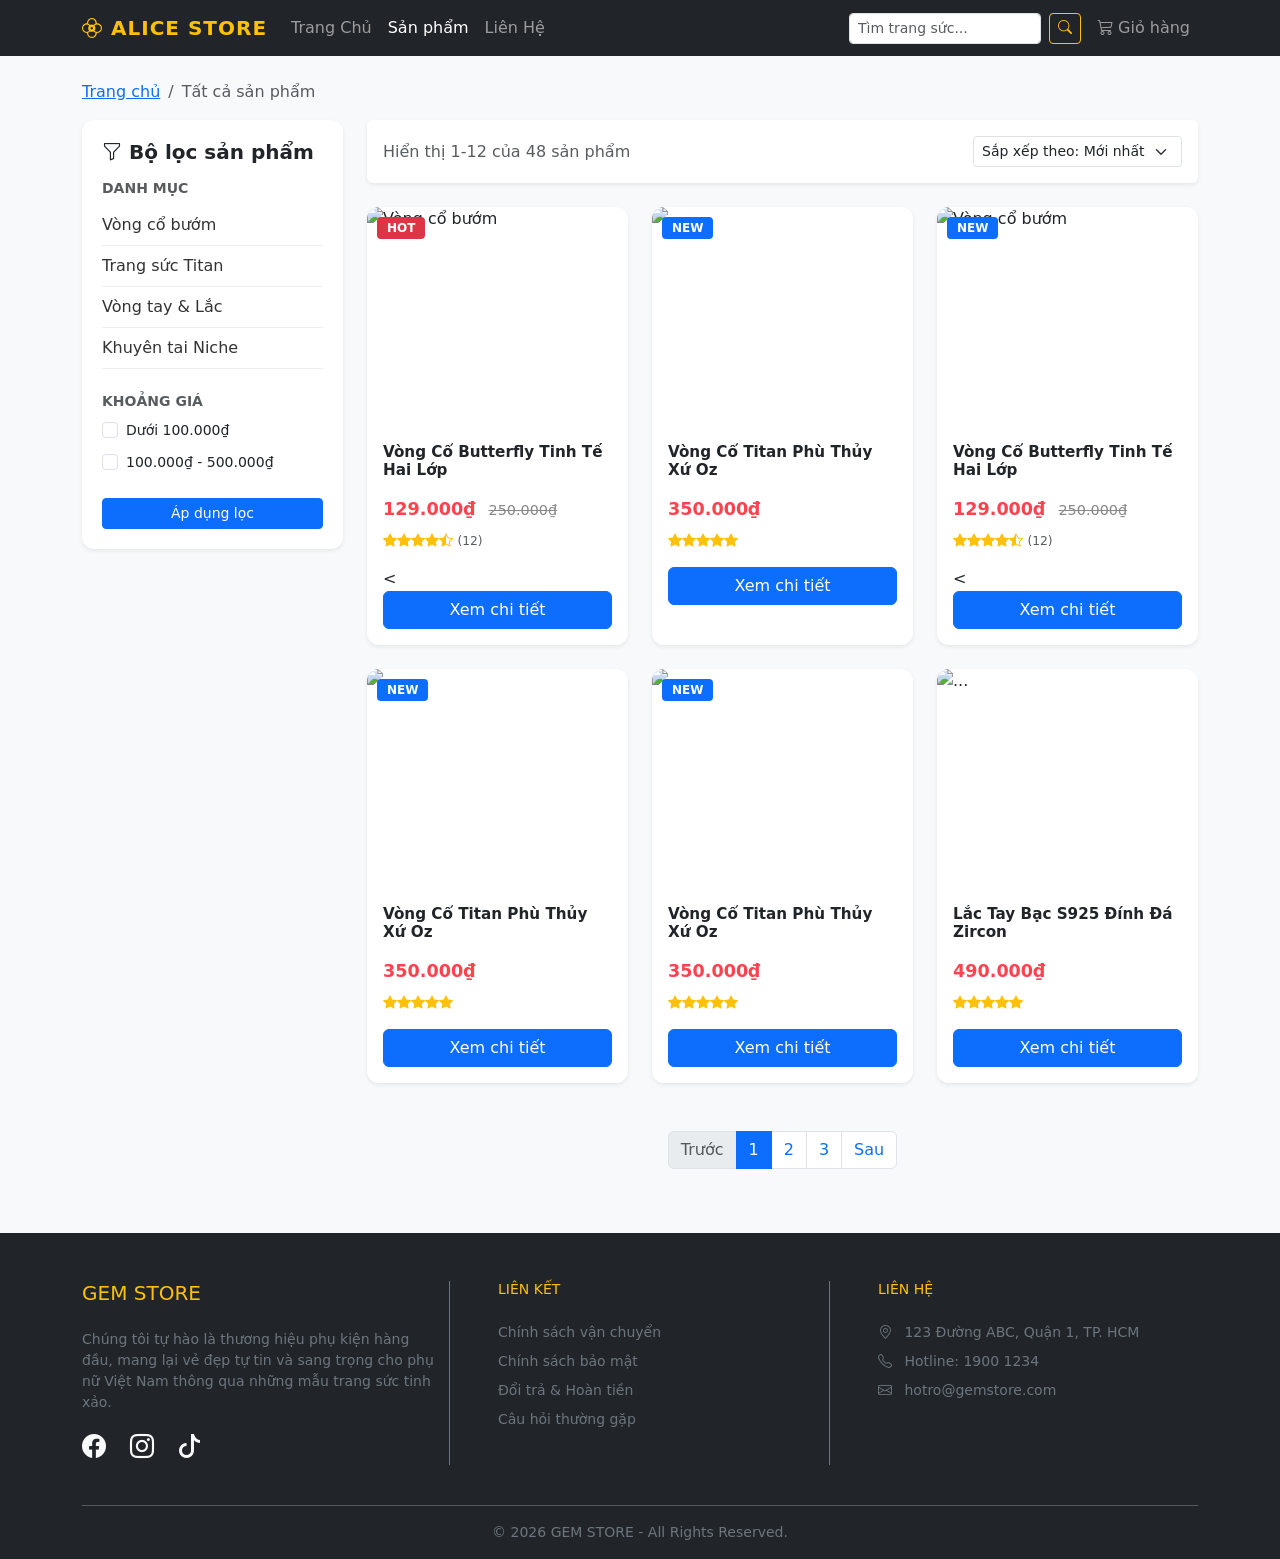
==== pages/san-pham.html @ d56cd1a9 "first commit" ====
<!DOCTYPE html>
<html lang="vi">

<head>
    <meta charset="UTF-8">
    <meta name="viewport" content="width=device-width, initial-scale=1.0">
    <title>Danh Sách Sản Phẩm | GEM STORE</title>
    <link rel="stylesheet" href="https://cdn.jsdelivr.net/npm/bootstrap@5.3.0/dist/css/bootstrap.min.css">
    <link rel="stylesheet" href="https://cdn.jsdelivr.net/npm/bootstrap-icons@1.11.1/font/bootstrap-icons.css">
    <link rel="stylesheet" href="../css/style.css">
</head>

<body>
    <!-- Navbar -->
    <nav class="navbar navbar-expand-lg navbar-dark bg-dark sticky-top">
        <div class="container">
            <a class="navbar-brand text-warning" href="../index.html"><i class="bi bi-flower2"></i> ALICE STORE</a>
            <button class="navbar-toggler" type="button" data-bs-toggle="collapse" data-bs-target="#navbarNav">
                <span class="navbar-toggler-icon"></span>
            </button>
            <div class="collapse navbar-collapse" id="navbarNav">
                <ul class="navbar-nav me-auto">
                    <li class="nav-item"><a class="nav-link" href="../index.html">Trang Chủ</a></li>
                    <li class="nav-item"><a class="nav-link active" href="san-pham.html">Sản phẩm</a></li>
                    <li class="nav-item"><a class="nav-link" href="lien-he.html">Liên Hệ</a></li>
                </ul>
                <form class="d-flex me-2">
                    <input class="form-control form-control-sm me-2" type="search" placeholder="Tìm trang sức...">
                    <button class="btn btn-outline-warning btn-sm" type="submit"><i class="bi bi-search"></i></button>
                </form>
                <div class="navbar-nav">
                    <a class="nav-link" href="#"><i class="bi bi-cart3"></i> Giỏ hàng</a>
                </div>
            </div>
        </div>
    </nav>
    <!-- --------------------------------- -->
    <main class="container mt-4 mb-5">
        <nav aria-label="breadcrumb">
            <ol class="breadcrumb">
                <li class="breadcrumb-item"><a href="../index.html">Trang chủ</a></li>
                <li class="breadcrumb-item active">Tất cả sản phẩm</li>
            </ol>
        </nav>

        <div class="row">
            <aside class="col-md-3 mb-4">
                <div class="filter-section shadow-sm">
                    <h5 class="fw-bold mb-3"><i class="bi bi-funnel"></i> Bộ lọc sản phẩm</h5>

                    <div class="mb-4">
                        <h6 class="fw-bold small text-uppercase text-muted">Danh mục</h6>
                        <a href="#" class="category-link">Vòng cổ bướm</a>
                        <a href="#" class="category-link">Trang sức Titan</a>
                        <a href="#" class="category-link">Vòng tay & Lắc</a>
                        <a href="#" class="category-link">Khuyên tai Niche</a>
                    </div>

                    <div class="mb-4">
                        <h6 class="fw-bold small text-uppercase text-muted">Khoảng giá</h6>
                        <div class="form-check mb-2">
                            <input class="form-check-input" type="checkbox" id="price1">
                            <label class="form-check-label small" for="price1">Dưới 100.000₫</label>
                        </div>
                        <div class="form-check mb-2">
                            <input class="form-check-input" type="checkbox" id="price2">
                            <label class="form-check-label small" for="price2">100.000₫ - 500.000₫</label>
                        </div>
                    </div>

                    <button class="btn btn-primary btn-sm w-100">Áp dụng lọc</button>
                </div>
            </aside>

            <div class="col-md-9">
                <div class="d-flex justify-content-between align-items-center mb-4 bg-white p-3 rounded shadow-sm">
                    <span class="text-muted">Hiển thị 1-12 của 48 sản phẩm</span>
                    <select class="form-select form-select-sm w-auto">
                        <option selected>Sắp xếp theo: Mới nhất</option>
                        <option>Giá: Thấp đến Cao</option>
                        <option>Giá: Cao đến Thấp</option>
                        <option>Bán chạy nhất</option>
                    </select>
                </div>

                <div class="row row-cols-1 row-cols-md-3 g-4">
                    <div class="col">
                        <div class="card product-card h-100 shadow-sm">
                            <span class="badge bg-danger badge-sale">HOT</span>
                            <img src="M:\webbanhang\images\buom-vong-co_1.jpg" class="card-img-top" alt="Vòng cổ bướm">
                            <div class="card-body d-flex flex-column">
                                <h5 class="card-title h6">Vòng Cổ Butterfly Tinh Tế Hai Lớp</h5>
                                <div class="mb-2">
                                    <span class="price-new">129.000₫</span>
                                    <span class="price-old ms-2">250.000₫</span>
                                </div>
                                <div class="text-warning small mb-3">
                                    <i class="bi bi-star-fill"></i><i class="bi bi-star-fill"></i><i
                                        class="bi bi-star-fill"></i><i class="bi bi-star-fill"></i><i
                                        class="bi bi-star-half"></i>
                                    <span class="text-muted small">(12)</span>
                                </div>
                                <<a href="chi-tiet.html?id=1" class="btn btn-primary w-100">Xem chi tiết</a>
                            </div>
                        </div>
                    </div>

                    <div class="col">
                        <div class="card product-card h-100 shadow-sm">
                            <span class="badge bg-primary badge-sale">NEW</span>
                            <div id="product2Carousel" class="carousel slide" data-bs-ride="carousel">
                                <div class="carousel-inner">
                                    <div class="carousel-item active">
                                        <img src="M:\webbanhang\images\xinh-vong-co_2.jpg" class="d-block w-100" alt="...">
                                    </div>
                                    <div class="carousel-item">
                                        <img src="M:\webbanhang\images\buom-vong-co_2.jpg" class="d-block w-100" alt="...">
                                    </div>
                                </div>
                                <button class="carousel-control-prev" type="button" data-bs-target="#product2Carousel"
                                    data-bs-slide="prev">
                                    <span class="carousel-control-prev-icon" aria-hidden="true"
                                        style="width: 20px;"></span>
                                </button>
                                <button class="carousel-control-next" type="button" data-bs-target="#product2Carousel"
                                    data-bs-slide="next">
                                    <span class="carousel-control-next-icon" aria-hidden="true"
                                        style="width: 20px;"></span>
                                </button>
                            </div>
                            <div class="card-body d-flex flex-column">
                                <h5 class="card-title h6">Vòng Cổ Titan Phù Thủy Xứ Oz</h5>
                                <div class="mb-2">
                                    <span class="price-new">350.000₫</span>
                                </div>
                                <div class="text-warning small mb-3">
                                    <i class="bi bi-star-fill"></i><i class="bi bi-star-fill"></i><i
                                        class="bi bi-star-fill"></i><i class="bi bi-star-fill"></i><i
                                        class="bi bi-star-fill"></i>
                                </div>
                                <a href="chi-tiet.html?id=2" class="btn btn-primary w-100">Xem chi tiết</a>

                            </div>
                        </div>
                    </div>

                    <div class="col">
                        <div class="card product-card h-100 shadow-sm">
                            <span class="badge bg-primary badge-sale">NEW</span>
                            <img src="M:\webbanhang\images\buom-vong-co_1.jpg" class="card-img-top" alt="Vòng cổ bướm">
                            <div class="card-body d-flex flex-column">
                                <h5 class="card-title h6">Vòng Cổ Butterfly Tinh Tế Hai Lớp</h5>
                                <div class="mb-2">
                                    <span class="price-new">129.000₫</span>
                                    <span class="price-old ms-2">250.000₫</span>
                                </div>
                                <div class="text-warning small mb-3">
                                    <i class="bi bi-star-fill"></i><i class="bi bi-star-fill"></i><i
                                        class="bi bi-star-fill"></i><i class="bi bi-star-fill"></i><i
                                        class="bi bi-star-half"></i>
                                    <span class="text-muted small">(12)</span>
                                </div>
                                <<a href="chi-tiet.html?id=1" class="btn btn-primary w-100">Xem chi tiết</a>
                            </div>
                        </div>
                    </div>

                    <div class="col">
                        <div class="card product-card h-100 shadow-sm">
                            <span class="badge bg-primary badge-sale">NEW</span>
                            <div id="product2Carousel" class="carousel slide" data-bs-ride="carousel">
                                <div class="carousel-inner">
                                    <div class="carousel-item active">
                                        <img src="M:\webbanhang\images\xinh-vong-co_2.jpg" class="d-block w-100" alt="...">
                                    </div>
                                    <div class="carousel-item">
                                        <img src="M:\webbanhang\images\buom-vong-co_2.jpg" class="d-block w-100" alt="...">
                                    </div>
                                </div>
                                <button class="carousel-control-prev" type="button" data-bs-target="#product2Carousel"
                                    data-bs-slide="prev">
                                    <span class="carousel-control-prev-icon" aria-hidden="true"
                                        style="width: 20px;"></span>
                                </button>
                                <button class="carousel-control-next" type="button" data-bs-target="#product2Carousel"
                                    data-bs-slide="next">
                                    <span class="carousel-control-next-icon" aria-hidden="true"
                                        style="width: 20px;"></span>
                                </button>
                            </div>
                            <div class="card-body d-flex flex-column">
                                <h5 class="card-title h6">Vòng Cổ Titan Phù Thủy Xứ Oz</h5>
                                <div class="mb-2">
                                    <span class="price-new">350.000₫</span>
                                </div>
                                <div class="text-warning small mb-3">
                                    <i class="bi bi-star-fill"></i><i class="bi bi-star-fill"></i><i
                                        class="bi bi-star-fill"></i><i class="bi bi-star-fill"></i><i
                                        class="bi bi-star-fill"></i>
                                </div>
                                <a href="chi-tiet.html?id=2" class="btn btn-primary w-100">Xem chi tiết</a>

                            </div>
                        </div>
                    </div>
                    <div class="col">
                        <div class="card product-card h-100 shadow-sm">
                            <span class="badge bg-primary badge-sale">NEW</span>
                            <div id="product2Carousel" class="carousel slide" data-bs-ride="carousel">
                                <div class="carousel-inner">
                                    <div class="carousel-item active">
                                        <img src="M:\webbanhang\images\xinh-vong-co_2.jpg" class="d-block w-100" alt="...">
                                    </div>
                                    <div class="carousel-item">
                                        <img src="M:\webbanhang\images\buom-vong-co_2.jpg" class="d-block w-100" alt="...">
                                    </div>
                                </div>
                                <button class="carousel-control-prev" type="button" data-bs-target="#product2Carousel"
                                    data-bs-slide="prev">
                                    <span class="carousel-control-prev-icon" aria-hidden="true"
                                        style="width: 20px;"></span>
                                </button>
                                <button class="carousel-control-next" type="button" data-bs-target="#product2Carousel"
                                    data-bs-slide="next">
                                    <span class="carousel-control-next-icon" aria-hidden="true"
                                        style="width: 20px;"></span>
                                </button>
                            </div>
                            <div class="card-body d-flex flex-column">
                                <h5 class="card-title h6">Vòng Cổ Titan Phù Thủy Xứ Oz</h5>
                                <div class="mb-2">
                                    <span class="price-new">350.000₫</span>
                                </div>
                                <div class="text-warning small mb-3">
                                    <i class="bi bi-star-fill"></i><i class="bi bi-star-fill"></i><i
                                        class="bi bi-star-fill"></i><i class="bi bi-star-fill"></i><i
                                        class="bi bi-star-fill"></i>
                                </div>
                                <a href="chi-tiet.html?id=2" class="btn btn-primary w-100">Xem chi tiết</a>

                            </div>
                        </div>
                    </div>

                    <div class="col">
                        <div class="card product-card h-100 shadow-sm">
                            <img src="M:\webbanhang\images\lac-bi-bac-1.jpg" class="card-img-top" alt="...">
                            <div class="card-body d-flex flex-column">
                                <h5 class="card-title h6">Lắc Tay Bạc S925 Đính Đá Zircon</h5>
                                <div class="mb-2">
                                    <span class="price-new">490.000₫</span>
                                </div>
                                <div class="text-warning small mb-3">
                                    <i class="bi bi-star-fill"></i><i class="bi bi-star-fill"></i><i
                                        class="bi bi-star-fill"></i><i class="bi bi-star-fill"></i><i
                                        class="bi bi-star-fill"></i>
                                </div>
                                <a href="chi-tiet.html?id=3" class="btn btn-primary w-100">Xem chi tiết</a>
                            </div>
                        </div>
                    </div>
                </div>

                <nav class="mt-5">
                    <ul class="pagination justify-content-center">
                        <li class="page-item disabled"><a class="page-link" href="#" tabindex="-1">Trước</a></li>
                        <li class="page-item active"><a class="page-link" href="#">1</a></li>
                        <li class="page-item"><a class="page-link" href="#">2</a></li>
                        <li class="page-item"><a class="page-link" href="#">3</a></li>
                        <li class="page-item"><a class="page-link" href="#">Sau</a></li>
                    </ul>
                </nav>
            </div>
        </div>
    </main>


    <!-- footer -->
    <footer class="bg-dark text-light mt-5 pt-5 pb-3">
        <div class="container">
            <div class="row">
                <div class="col-md-4 mb-4 border-end border-secondary">
                    <h5 class="text-warning mb-4">GEM STORE</h5>
                    <p class="text-secondary small">
                        Chúng tôi tự hào là thương hiệu phụ kiện hàng đầu, mang lại vẻ đẹp tự tin và sang trọng cho phụ
                        nữ Việt Nam thông qua những mẫu trang sức tinh xảo.
                    </p>
                    <div class="fs-4">
                        <a href="#" class="text-light me-3"><i class="bi bi-facebook"></i></a>
                        <a href="#" class="text-light me-3"><i class="bi bi-instagram"></i></a>
                        <a href="#" class="text-light"><i class="bi bi-tiktok"></i></a>
                    </div>
                </div>

                <div class="col-md-4 mb-4 border-end border-secondary ps-md-5">
                    <h5 class="text-uppercase text-warning mb-4 small">Liên kết</h5>
                    <ul class="list-unstyled small">
                        <li class="mb-2"><a href="#" class="text-secondary text-decoration-none">Chính sách vận
                                chuyển</a></li>
                        <li class="mb-2"><a href="#" class="text-secondary text-decoration-none">Chính sách bảo mật</a>
                        </li>
                        <li class="mb-2"><a href="#" class="text-secondary text-decoration-none">Đổi trả & Hoàn tiền</a>
                        </li>
                        <li class="mb-2"><a href="#" class="text-secondary text-decoration-none">Câu hỏi thường gặp</a>
                        </li>
                    </ul>
                </div>

                <div class="col-md-4 mb-4 ps-md-5">
                    <h5 class="text-uppercase text-warning mb-4 small">Liên hệ</h5>
                    <p class="text-secondary small mb-2"><i class="bi bi-geo-alt me-2"></i> 123 Đường ABC, Quận 1, TP.
                        HCM</p>
                    <p class="text-secondary small mb-2"><i class="bi bi-telephone me-2"></i> Hotline: 1900 1234</p>
                    <p class="text-secondary small mb-2"><i class="bi bi-envelope me-2"></i> hotro@gemstore.com</p>
                </div>
            </div>
            <hr class="bg-secondary">
            <div class="text-center">
                <p class="small text-secondary mb-0">&copy; 2026 GEM STORE - All Rights Reserved.</p>
            </div>
        </div>
    </footer>

    <script src="https://cdn.jsdelivr.net/npm/bootstrap@5.3.0/dist/js/bootstrap.bundle.min.js"></script>
</body>

</html>
---- css/style.css ----
/* Phần trang sản phẩm */

body {
    background-color: #f8f9fa;
}

.product-card {
    transition: all 0.3s ease;
    border: none;
    border-radius: 12px;
    overflow: hidden;
}

.product-card:hover {
    transform: translateY(-8px);
    box-shadow: 0 10px 20px rgba(0, 0, 0, 0.1) !important;
}

.product-card img {
    height: 220px;
    object-fit: cover;
}

.badge-sale {
    position: absolute;
    top: 10px;
    left: 10px;
    z-index: 5;
    border-radius: 4px;
    padding: 5px 10px;
}

.price-new {
    color: #ff424e;
    font-weight: bold;
    font-size: 1.1rem;
}

.price-old {
    color: #888;
    text-decoration: line-through;
    font-size: 0.9rem;
}

.filter-section {
    background: white;
    border-radius: 12px;
    padding: 20px;
    position: sticky;
    top: 80px;
}

.category-link {
    text-decoration: none;
    color: #333;
    display: block;
    padding: 8px 0;
    border-bottom: 1px solid #eee;
    transition: 0.2s;
}

.category-link:hover {
    color: #0d6efd;
    padding-left: 5px;
}

/* Phần file index */
.card {
    height: 100%;
    transition: transform 0.2s;
    border: none;
    box-shadow: 0 4px 6px rgba(0, 0, 0, 0.1);
}

.card:hover {
    transform: translateY(-5px);
    box-shadow: 0 8px 15px rgba(0, 0, 0, 0.1);
}

.card-title {
    font-size: 0.95rem;
    font-weight: 600;
    display: -webkit-box;
    -webkit-line-clamp: 2;
    -webkit-box-orient: vertical;
    overflow: hidden;
    height: 2.8rem;
}

.price {
    color: #ff424e;
    font-size: 1.2rem;
    font-weight: bold;
}

.old-price {
    font-size: 0.85rem;
    text-decoration: line-through;
    color: #888;
}

.navbar-brand {
    font-weight: bold;
    letter-spacing: 1px;
}

/* Chi tiết */
#main-img {
    width: 100%;
    height: 400px; /* Giảm chiều cao một chút để cân đối */
    object-fit: contain;
    background-color: #fff;
  }

  /* Ảnh nhỏ (thumbnails) */
  .thumb-img {
    width: 60px; /* Nhỏ hơn một chút để vừa màn hình mobile */
    height: 60px;
    object-fit: cover;
    cursor: pointer;
    border: 2px solid transparent;
    transition: 0.3s;
  }

  .thumb-img:hover,
  .thumb-img.active {
    border-color: #ffc107;
  }

  /* Responsive cho Mobile */
  @media (max-width: 768px) {
    #main-img {
      height: 300px; /* Trên mobile ảnh chính nhỏ lại */
    }
    
    .container.mt-5 {
      margin-top: 20px !important; /* Giảm khoảng cách phía trên */
    }

    h2#pro-name {
      font-size: 1.5rem; /* Giảm cỡ chữ tên sản phẩm */
      margin-top: 15px;
    }

    .btn-lg {
      width: 100%; /* Cho nút Mua ngay và Quay lại to bằng chiều ngang màn hình */
      margin-bottom: 10px;
    }
    
    .ms-2 {
      margin-left: 0 !important; /* Bỏ khoảng cách ngang giữa 2 nút khi chúng xuống hàng */
    }
  }
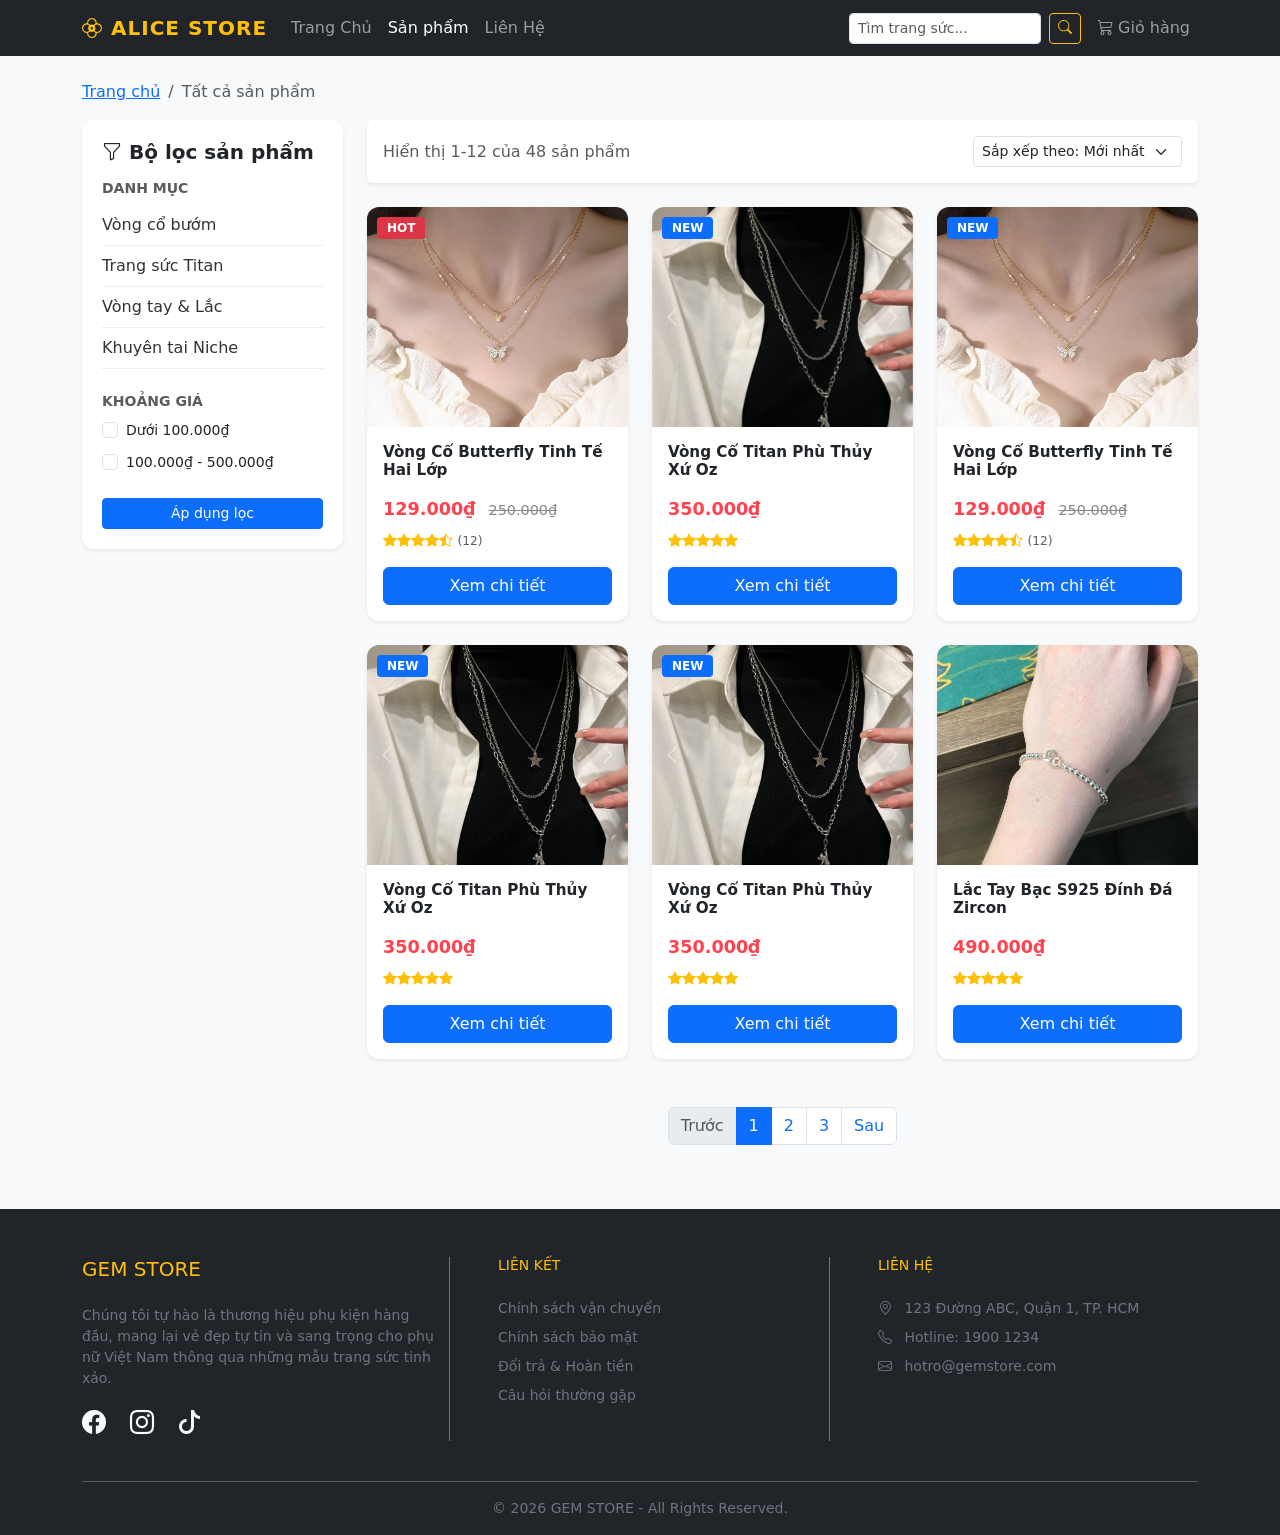
==== commit 66a3713c: "layout" ====
--- a/pages/san-pham.html
+++ b/pages/san-pham.html
@@ -34,7 +34,8 @@
             </div>
         </div>
     </nav>
-    <!-- --------------------------------- -->
+    <!------------------------------------->
+    
     <main class="container mt-4 mb-5">
         <nav aria-label="breadcrumb">
             <ol class="breadcrumb">
@@ -87,7 +88,7 @@
                     <div class="col">
                         <div class="card product-card h-100 shadow-sm">
                             <span class="badge bg-danger badge-sale">HOT</span>
-                            <img src="M:\webbanhang\images\buom-vong-co_1.jpg" class="card-img-top" alt="Vòng cổ bướm">
+                            <img src="..\images\buom-vong-co_1.jpg" class="card-img-top" alt="Vòng cổ bướm">
                             <div class="card-body d-flex flex-column">
                                 <h5 class="card-title h6">Vòng Cổ Butterfly Tinh Tế Hai Lớp</h5>
                                 <div class="mb-2">
@@ -100,7 +101,7 @@
                                         class="bi bi-star-half"></i>
                                     <span class="text-muted small">(12)</span>
                                 </div>
-                                <<a href="chi-tiet.html?id=1" class="btn btn-primary w-100">Xem chi tiết</a>
+                                <a href="chi-tiet.html?id=1" class="btn btn-primary w-100">Xem chi tiết</a>
                             </div>
                         </div>
                     </div>
@@ -111,10 +112,10 @@
                             <div id="product2Carousel" class="carousel slide" data-bs-ride="carousel">
                                 <div class="carousel-inner">
                                     <div class="carousel-item active">
-                                        <img src="M:\webbanhang\images\xinh-vong-co_2.jpg" class="d-block w-100" alt="...">
+                                        <img src="..\images\xinh-vong-co_2.jpg" class="d-block w-100" alt="...">
                                     </div>
                                     <div class="carousel-item">
-                                        <img src="M:\webbanhang\images\buom-vong-co_2.jpg" class="d-block w-100" alt="...">
+                                        <img src="..\images\buom-vong-co_2.jpg" class="d-block w-100" alt="...">
                                     </div>
                                 </div>
                                 <button class="carousel-control-prev" type="button" data-bs-target="#product2Carousel"
@@ -147,7 +148,7 @@
                     <div class="col">
                         <div class="card product-card h-100 shadow-sm">
                             <span class="badge bg-primary badge-sale">NEW</span>
-                            <img src="M:\webbanhang\images\buom-vong-co_1.jpg" class="card-img-top" alt="Vòng cổ bướm">
+                            <img src="..\images\buom-vong-co_1.jpg" class="card-img-top" alt="Vòng cổ bướm">
                             <div class="card-body d-flex flex-column">
                                 <h5 class="card-title h6">Vòng Cổ Butterfly Tinh Tế Hai Lớp</h5>
                                 <div class="mb-2">
@@ -160,7 +161,7 @@
                                         class="bi bi-star-half"></i>
                                     <span class="text-muted small">(12)</span>
                                 </div>
-                                <<a href="chi-tiet.html?id=1" class="btn btn-primary w-100">Xem chi tiết</a>
+                                <a href="chi-tiet.html?id=1" class="btn btn-primary w-100">Xem chi tiết</a>
                             </div>
                         </div>
                     </div>
@@ -171,10 +172,10 @@
                             <div id="product2Carousel" class="carousel slide" data-bs-ride="carousel">
                                 <div class="carousel-inner">
                                     <div class="carousel-item active">
-                                        <img src="M:\webbanhang\images\xinh-vong-co_2.jpg" class="d-block w-100" alt="...">
+                                        <img src="..\images\xinh-vong-co_2.jpg" class="d-block w-100" alt="...">
                                     </div>
                                     <div class="carousel-item">
-                                        <img src="M:\webbanhang\images\buom-vong-co_2.jpg" class="d-block w-100" alt="...">
+                                        <img src="..\images\buom-vong-co_2.jpg" class="d-block w-100" alt="...">
                                     </div>
                                 </div>
                                 <button class="carousel-control-prev" type="button" data-bs-target="#product2Carousel"
@@ -209,10 +210,10 @@
                             <div id="product2Carousel" class="carousel slide" data-bs-ride="carousel">
                                 <div class="carousel-inner">
                                     <div class="carousel-item active">
-                                        <img src="M:\webbanhang\images\xinh-vong-co_2.jpg" class="d-block w-100" alt="...">
+                                        <img src="..\images\xinh-vong-co_2.jpg" class="d-block w-100" alt="...">
                                     </div>
                                     <div class="carousel-item">
-                                        <img src="M:\webbanhang\images\buom-vong-co_2.jpg" class="d-block w-100" alt="...">
+                                        <img src="..\images\buom-vong-co_2.jpg" class="d-block w-100" alt="...">
                                     </div>
                                 </div>
                                 <button class="carousel-control-prev" type="button" data-bs-target="#product2Carousel"
@@ -244,7 +245,7 @@
 
                     <div class="col">
                         <div class="card product-card h-100 shadow-sm">
-                            <img src="M:\webbanhang\images\lac-bi-bac-1.jpg" class="card-img-top" alt="...">
+                            <img src="..\images\lac-bi-bac-1.jpg" class="card-img-top" alt="...">
                             <div class="card-body d-flex flex-column">
                                 <h5 class="card-title h6">Lắc Tay Bạc S925 Đính Đá Zircon</h5>
                                 <div class="mb-2">
